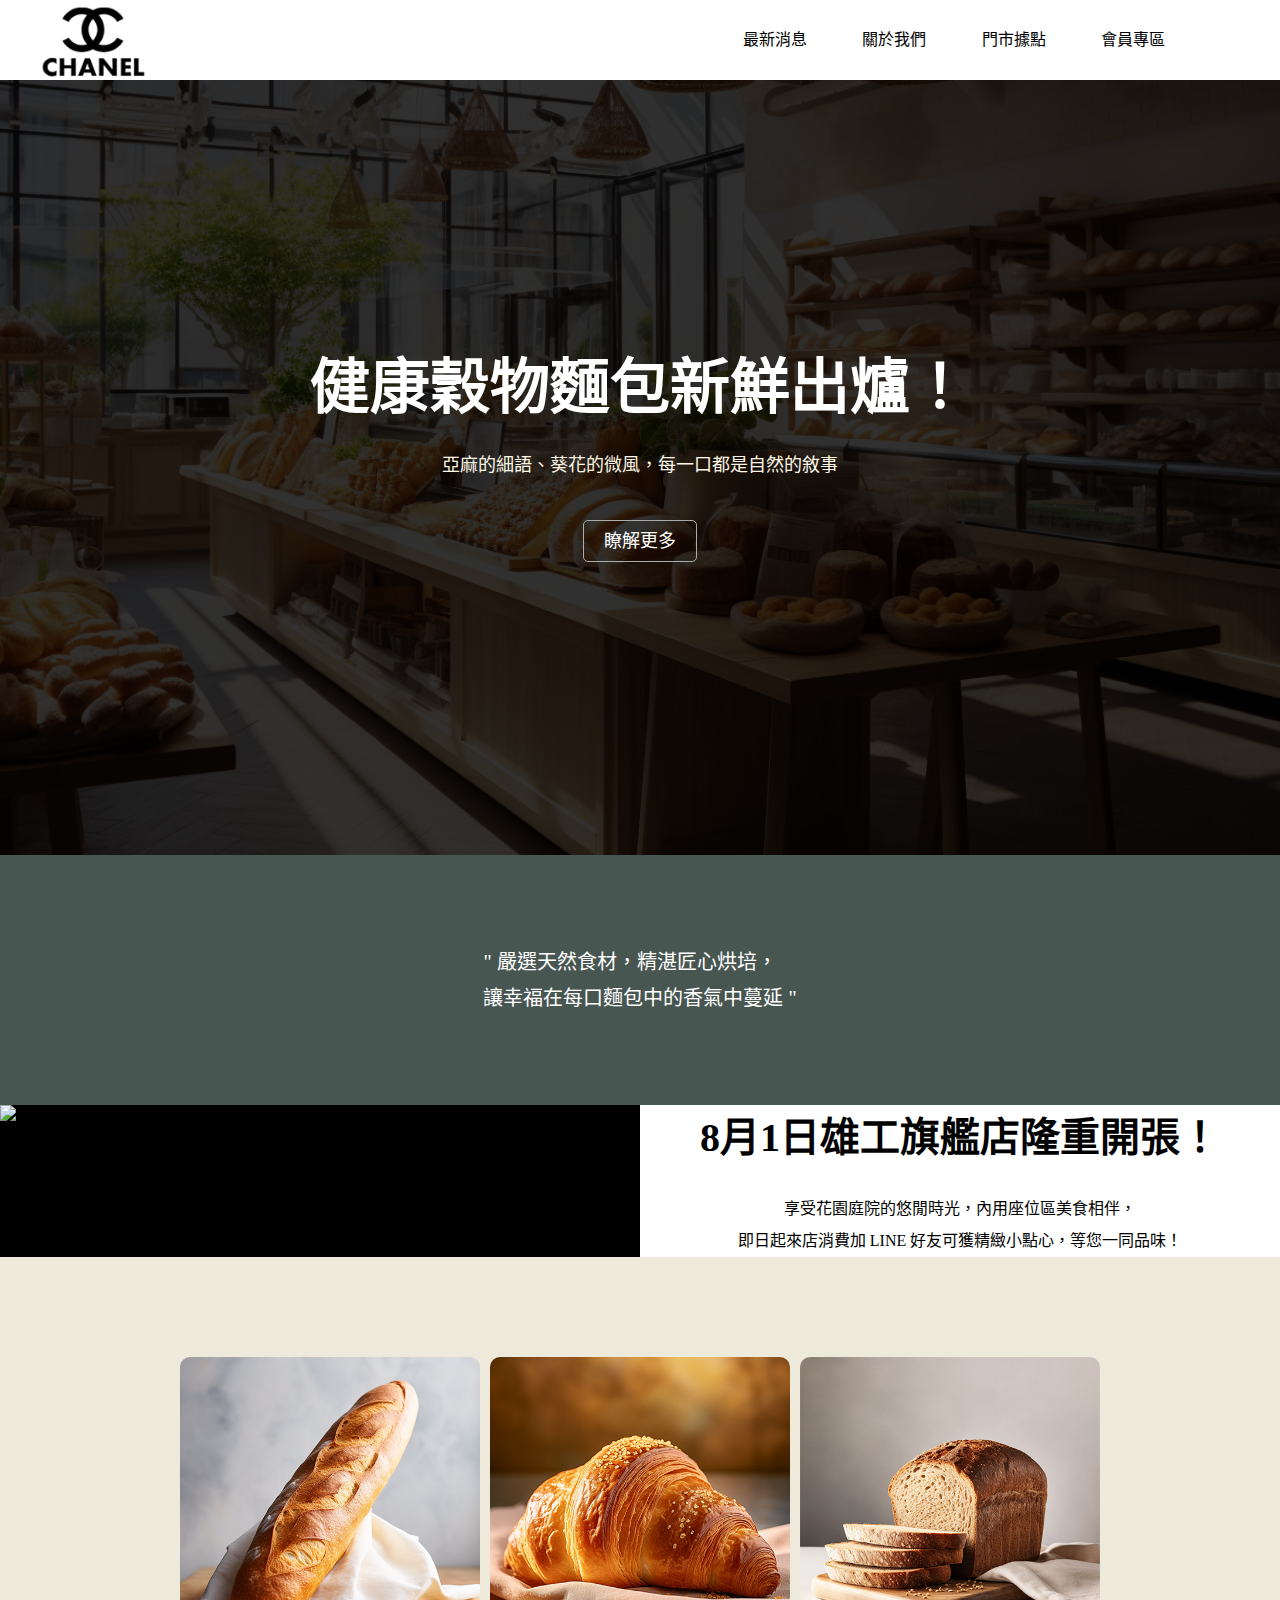
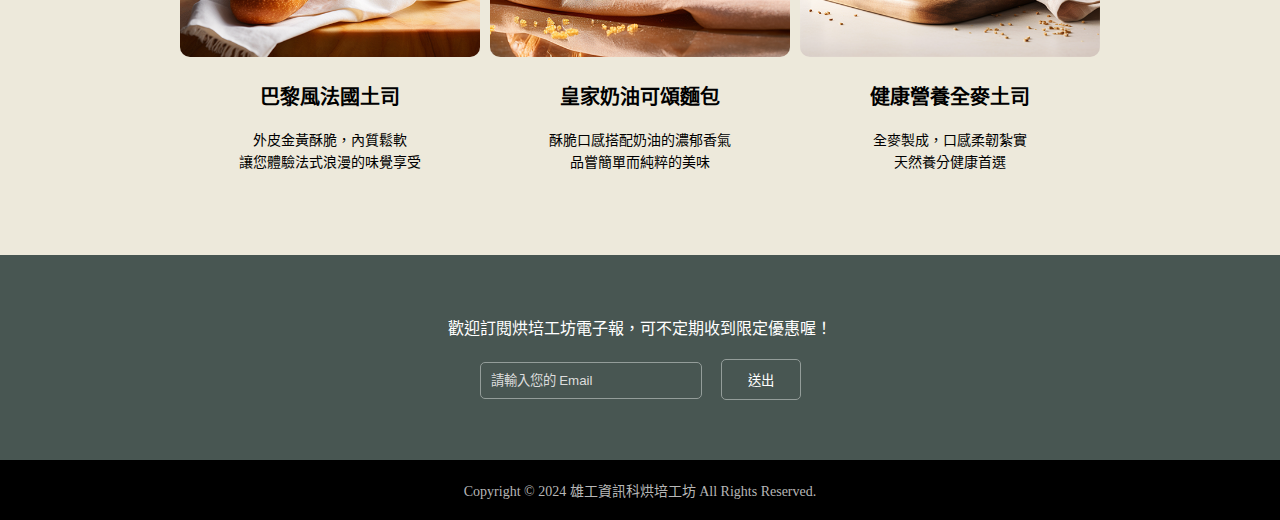
==== web20241204/index.html @ bee6aee1 "Add files via upload" ====
<!DOCTYPE html>
<html lang="zh-TW">
<head>
    <meta charset="UTF-8">
    <meta name="viewport" content="width=device-width, initial-scale=1.0">
    <title>林博士烘培工坊</title>
    <link rel="stylesheet" href="style.css">
</head>
<body>
    <header>
    <button class="menu">&#9776;</button>
    <img class="image" src="images/chanel-fotor-bg-remover-20241106183025.png" alt="Chanel">
    <nav>
    <ul>
        <li><a href="#">最新消息</a></li>
        <li><a href="#">關於我們</a></li>
        <li><a href="#">門市據點</a></li>
        <li><a href="#">會員專區</a></li>                
    </ul>
    </nav>  
    </header>   
    <main>

    <section class="news">
    <h2>健康穀物麵包新鮮出爐！</h2>
    <p>亞麻的細語、葵花的微風，每一口都是自然的敘事</p>
    <p><a href="#">瞭解更多</a></p>
    </section>

    <section class="slogan">
    <blockquote>" 嚴選天然食材，精湛匠心烘培，<br>讓幸福在每口麵包中的香氣中蔓延 "</blockquote>
    </section>
    
    <section class="shop">
    <img src="images/shop.png" alt="烘培工坊大安店">
    <div class="info">
    <h2>8月1日雄工旗艦店隆重開張！</h2>
    <p>享受花園庭院的悠閒時光，內用座位區美食相伴，<br>
       即日起來店消費加 LINE 好友可獲精緻小點心，等您一同品味！</p>
    </div>
    </section>

    <section class="product">
        <div>
            <img src="images/p1.png" alt="巴黎風法國土司">
            <h3>巴黎風法國土司</h3>
            <p>外皮金黃酥脆，內質鬆軟<br>讓您體驗法式浪漫的味覺享受</p>
        </div>
        <div>
            <img src="images/p2.png" alt="皇家奶油可頌麵包">
            <h3>皇家奶油可頌麵包</h3>
            <p>酥脆口感搭配奶油的濃郁香氣<br>品嘗簡單而純粹的美味</p>
        </div>
        <div>
            <img src="images/p3.png" alt="健康營養全麥土司">
            <h3>健康營養全麥土司</h3>
            <p>全麥製成，口感柔韌紮實<br>天然養分健康首選</p>
        </div>
    </section>
    <section class="newsletter">
        <p>歡迎訂閱烘培工坊電子報，可不定期收到限定優惠喔！</p>
        <form>
            <input type="email" placeholder="請輸入您的 Email" required>
            <button type="submit">送出</button>
        </form>
    </section>
    </main>
    <footer>
        <p>Copyright © 2024 雄工資訊科烘培工坊 All Rights Reserved.</p>
    </footer>
</body>
</html>
---- web20241204/style.css ----
* {
    padding:0;
    margin:0;
}
body {
    background-color: #000000;
}
header {
    background-color:white;
    height:80px;
    width:100%;
    position:fixed;    
}
h1 {
    color:white;
    position:absolute;
    left:120px;
    top:0;
    line-height: 80px;
    background-image:url(images/logo.svg) ;
    background-repeat: no-repeat;
    background-position: center;
    width:210px;
    text-indent: -9999px; 
}
header ul {
    position:absolute;
    right:5vw;
    top:0;
    line-height:80px;
}
header li {
    display:inline;
    margin-right:4vw;    
}
header a {
    color:black;
    text-decoration: none;
}
header a:hover {
    text-decoration: underline;
}
.news {
    background-color: antiquewhite;
    color:white;
    height:95vh;
    background-image: url("images/banner.png");
    background-repeat: no-repeat;
    background-size:cover;
    background-position: center;
    display:flex;
    flex-direction:column;
    align-items: center;
    justify-content: center;
} 
.news h2 {
    font-size:60px;
    margin-top:60px;
} 
.news p {
    color:#FEF7E6;
    font-size:18px;
    margin:25px 0;
}
.news a {
    color:white;
    text-decoration: none;
    border: 1px solid #ACACAC;
    padding:10px 20px;
    border-radius: 5px;
}
.slogan {
    background-color:#485652;
    color:white;
    height:250px;
    display:flex;
    justify-content: center;
    align-items: center;
    font-size: 20px;
    line-height: 1.8em;  
}
.shop {
    display:flex;
}
.shop img {
    width:50%;
}
.info {
    width:50%;
    background-color: white;
    display:flex;
    flex-direction:column;
    align-items: center;
    justify-content: center;
}
.info h2 {
    font-size:40px;
    margin-bottom: 30px;
}
.info p {
    text-align: center;
    line-height: 2em;
}
.product {
    display:flex;
    background-color: #ede9db;
    justify-content: space-between;
    align-items: center;
    padding: 100px 180px 80px;
}
.product div {
    width:300px;
    text-align:center;
}
.product img {
    width:100%;
    border-radius: 10px;;
}
.product h3 {
    font-size: 20px;    
    margin: 20px 0;
}
.product p {
    font-size:14px;
    line-height: 1.6em;
}
.newsletter {
    background-color:#485652;
    color:white;
    padding:60px 0;
    display:flex;
    flex-direction: column;
    align-items: center;
}
.newsletter p {
    margin-bottom: 20px;
}
.newsletter input, .newsletter button {
    background-color: transparent;
    color:white;
    border: 1px solid #949d9a; 
    padding: 10px; 
    border-radius: 5px;;
}
.newsletter input {
    width:200px;
    margin-right: 15px;;
}
.newsletter button {
    width:80px;
    cursor:pointer;
}
input::placeholder {
    color:#DDDDDD;
}
input:focus {
    outline: none; /* 移除焦點效果 */
    border-color:#E0E9A3; /* 焦點時的邊框顏色 */
}
footer {
    background-color:#000000;
    color:#B7B7B7;
    height:60px;
    display:flex;
    justify-content: center;
    align-items: center;
    font-size: 14px;
}
.menu{
    display: none;
}
.image{
    position: absolute;
    height: 100%;
    left: 40px;
}
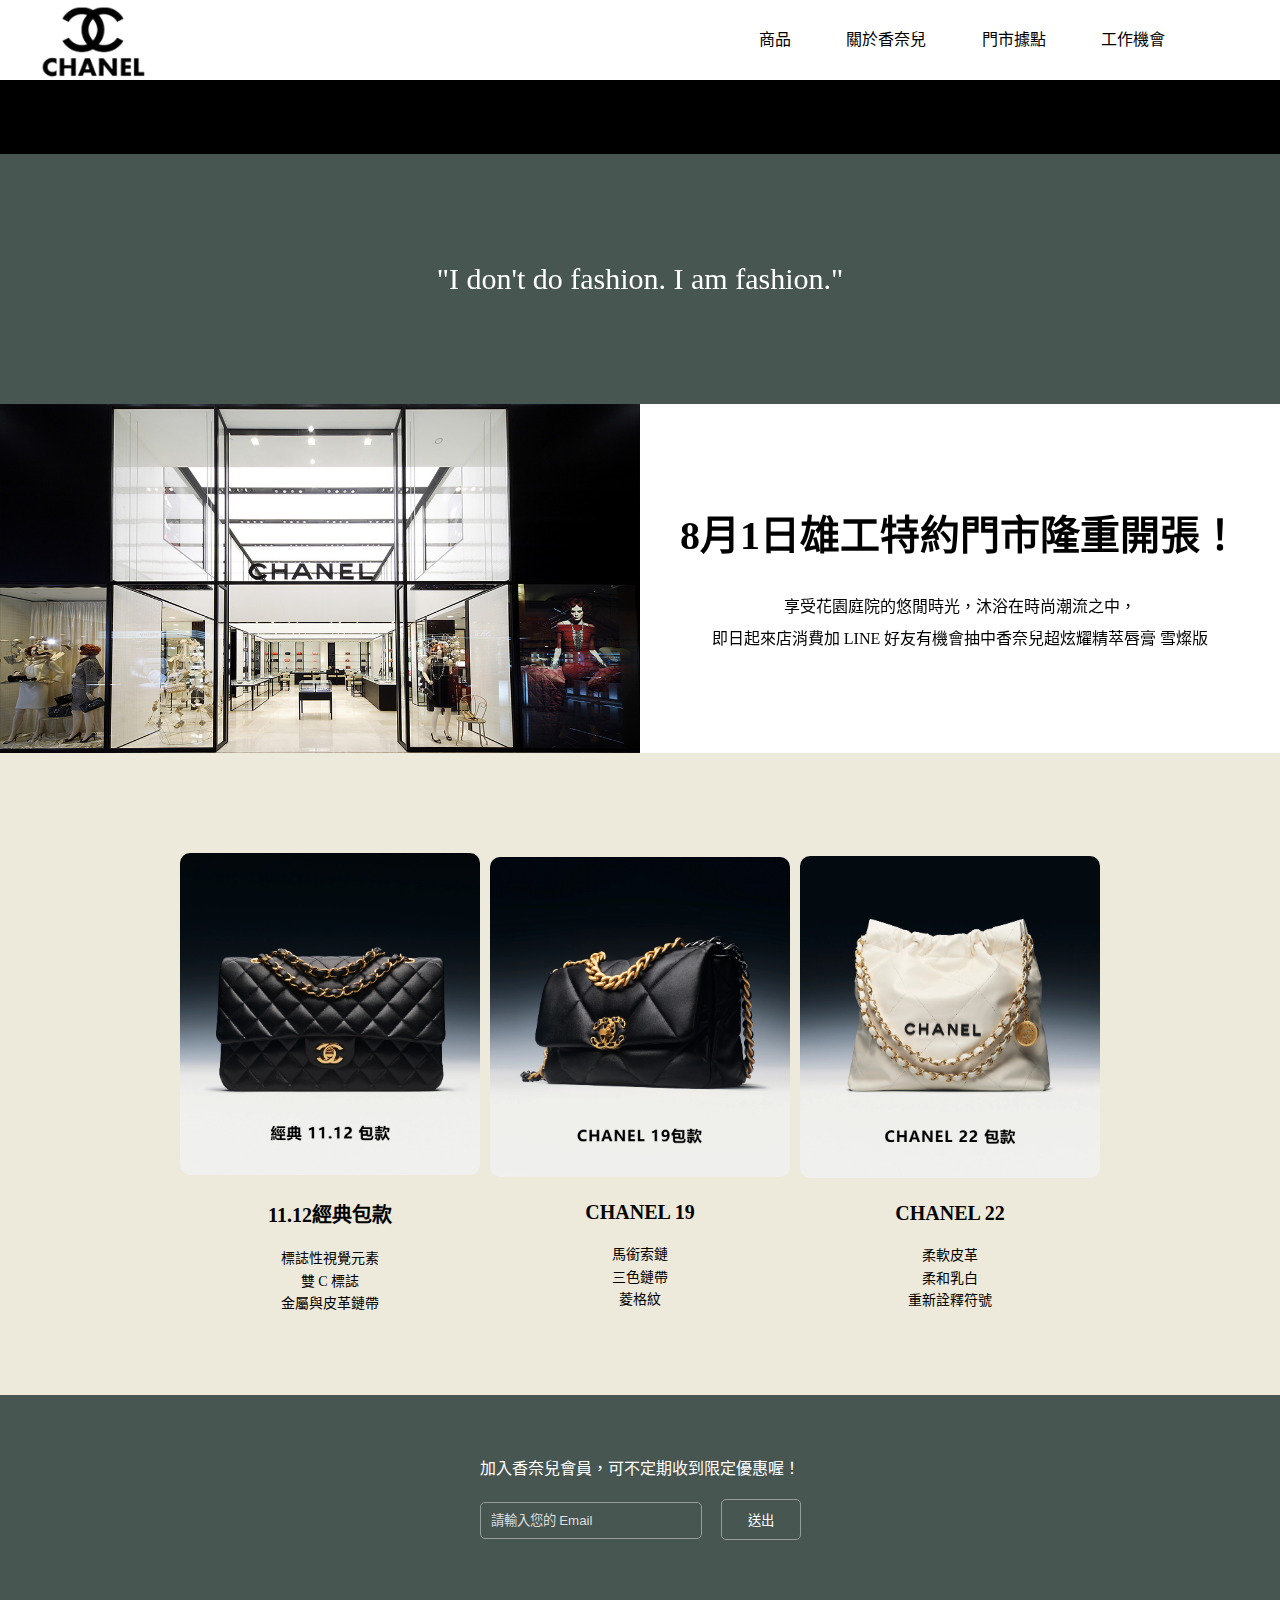
==== commit f6035894: "Add files via upload" ====
--- a/web20241204/index.html
+++ b/web20241204/index.html
@@ -3,8 +3,11 @@
 <head>
     <meta charset="UTF-8">
     <meta name="viewport" content="width=device-width, initial-scale=1.0">
-    <title>林博士烘培工坊</title>
+    <title>CHANEL.com</title>
     <link rel="stylesheet" href="style.css">
+    <link rel="stylesheet" href="https://unpkg.com/aos@next/dist/aos.css" />
+    <script src="https://unpkg.com/aos@next/dist/aos.js"></script>
+    
 </head>
 <body>
     <header>
@@ -12,61 +15,64 @@
     <img class="image" src="images/chanel-fotor-bg-remover-20241106183025.png" alt="Chanel">
     <nav>
     <ul>
-        <li><a href="#">最新消息</a></li>
-        <li><a href="#">關於我們</a></li>
-        <li><a href="#">門市據點</a></li>
-        <li><a href="#">會員專區</a></li>                
+        <li><a href="https://www.chanel.com/tw/haute-couture/">商品</a></li>
+        <li><a href="https://www.chanel.com/tw/about-chanel/the-founder/">關於香奈兒</a></li>
+        <li><a href="https://www.chanel.com/tw/storelocator/">門市據點</a></li>
+        <li><a href="https://www.chanel.com/tw/careers/">工作機會</a></li>                
     </ul>
     </nav>  
     </header>   
     <main>
-
-    <section class="news">
-    <h2>健康穀物麵包新鮮出爐！</h2>
+    
+    <section>
+    <video class="video" autoplay muted loop>
+        <source src="3206296-hd_1920_1080_25fps.mp4" type="video/mp4">
+    </video> 
+    <!--<h2>健康穀物麵包新鮮出爐！</h2>
     <p>亞麻的細語、葵花的微風，每一口都是自然的敘事</p>
-    <p><a href="#">瞭解更多</a></p>
+    <p><a href="#">瞭解更多</a></p>-->
     </section>
 
     <section class="slogan">
-    <blockquote>" 嚴選天然食材，精湛匠心烘培，<br>讓幸福在每口麵包中的香氣中蔓延 "</blockquote>
+    <blockquote  data-aos="fade-up" data-aos-duration="3000">"I don't do fashion. I am fashion."</blockquote>
     </section>
     
     <section class="shop">
-    <img src="images/shop.png" alt="烘培工坊大安店">
+    <img src="images/20190904175058cbukjrYP81.jpg" alt="香奈兒雄工特約門市">
     <div class="info">
-    <h2>8月1日雄工旗艦店隆重開張！</h2>
-    <p>享受花園庭院的悠閒時光，內用座位區美食相伴，<br>
-       即日起來店消費加 LINE 好友可獲精緻小點心，等您一同品味！</p>
+    <h2 data-aos="fade-left">8月1日雄工特約門市隆重開張！</h2>
+    <p data-aos="fade-left">享受花園庭院的悠閒時光，沐浴在時尚潮流之中，<br>
+       即日起來店消費加 LINE 好友有機會抽中香奈兒超炫耀精萃唇膏 雪燦版</p>
     </div>
     </section>
 
     <section class="product">
         <div>
-            <img src="images/p1.png" alt="巴黎風法國土司">
-            <h3>巴黎風法國土司</h3>
-            <p>外皮金黃酥脆，內質鬆軟<br>讓您體驗法式浪漫的味覺享受</p>
+            <img class="img" src="images/螢幕擷取畫面 2024-12-15 220156.png" alt="bag">
+            <h3>11.12經典包款</h3>
+            <p>標誌性視覺元素<br>雙 C 標誌<br>金屬與皮革鏈帶</p>
         </div>
         <div>
-            <img src="images/p2.png" alt="皇家奶油可頌麵包">
-            <h3>皇家奶油可頌麵包</h3>
-            <p>酥脆口感搭配奶油的濃郁香氣<br>品嘗簡單而純粹的美味</p>
+            <img class="img" src="images/螢幕擷取畫面 2024-12-15 220352.png" alt="bag2">
+            <h3>CHANEL 19</h3>
+            <p>馬銜索鏈<br>三色鏈帶<br>菱格紋</p>
         </div>
         <div>
-            <img src="images/p3.png" alt="健康營養全麥土司">
-            <h3>健康營養全麥土司</h3>
-            <p>全麥製成，口感柔韌紮實<br>天然養分健康首選</p>
+            <img class="img" src="images/螢幕擷取畫面 2024-12-15 220518.png" alt="bag3">
+            <h3>CHANEL 22</h3>
+            <p>柔軟皮革<br>柔和乳白<br>重新詮釋符號</p>
         </div>
     </section>
     <section class="newsletter">
-        <p>歡迎訂閱烘培工坊電子報，可不定期收到限定優惠喔！</p>
+        <p>加入香奈兒會員，可不定期收到限定優惠喔！</p>
         <form>
             <input type="email" placeholder="請輸入您的 Email" required>
             <button type="submit">送出</button>
         </form>
     </section>
     </main>
-    <footer>
-        <p>Copyright © 2024 雄工資訊科烘培工坊 All Rights Reserved.</p>
-    </footer>
+    <script>
+        AOS.init();
+    </script>
 </body>
 </html>--- a/web20241204/style.css
+++ b/web20241204/style.css
@@ -10,6 +10,7 @@
     height:80px;
     width:100%;
     position:fixed;    
+    z-index: 2;
 }
 h1 {
     color:white;
@@ -41,8 +42,8 @@
     text-decoration: underline;
 }
 .news {
-    background-color: antiquewhite;
-    color:white;
+    /*background-color: antiquewhite;
+    color: white;
     height:95vh;
     background-image: url("images/banner.png");
     background-repeat: no-repeat;
@@ -51,8 +52,25 @@
     display:flex;
     flex-direction:column;
     align-items: center;
-    justify-content: center;
+    justify-content: center;*/
 } 
+/*.word{
+    position: absolute;
+    top: 50%;
+    left: 50%;
+    transform: translate(-50%,-50%);
+    font-size: 30px;
+    color:black;
+    font-weight: 700;
+    z-index: 1;
+    text-shadow: 6px 6px 0px rgba(0,0,0,0.3);
+}*/
+.video{
+
+    width: 100%;
+    object-fit: cover;
+ 
+}
 .news h2 {
     font-size:60px;
     margin-top:60px;
@@ -76,7 +94,7 @@
     display:flex;
     justify-content: center;
     align-items: center;
-    font-size: 20px;
+    font-size: 30px;
     line-height: 1.8em;  
 }
 .shop {
@@ -107,6 +125,7 @@
     justify-content: space-between;
     align-items: center;
     padding: 100px 180px 80px;
+    
 }
 .product div {
     width:300px;
@@ -173,4 +192,9 @@
     position: absolute;
     height: 100%;
     left: 40px;
-}+}
+.img{
+    /*height: 225px;
+    width: 350px;
+    object-fit: cover;*/
+}
